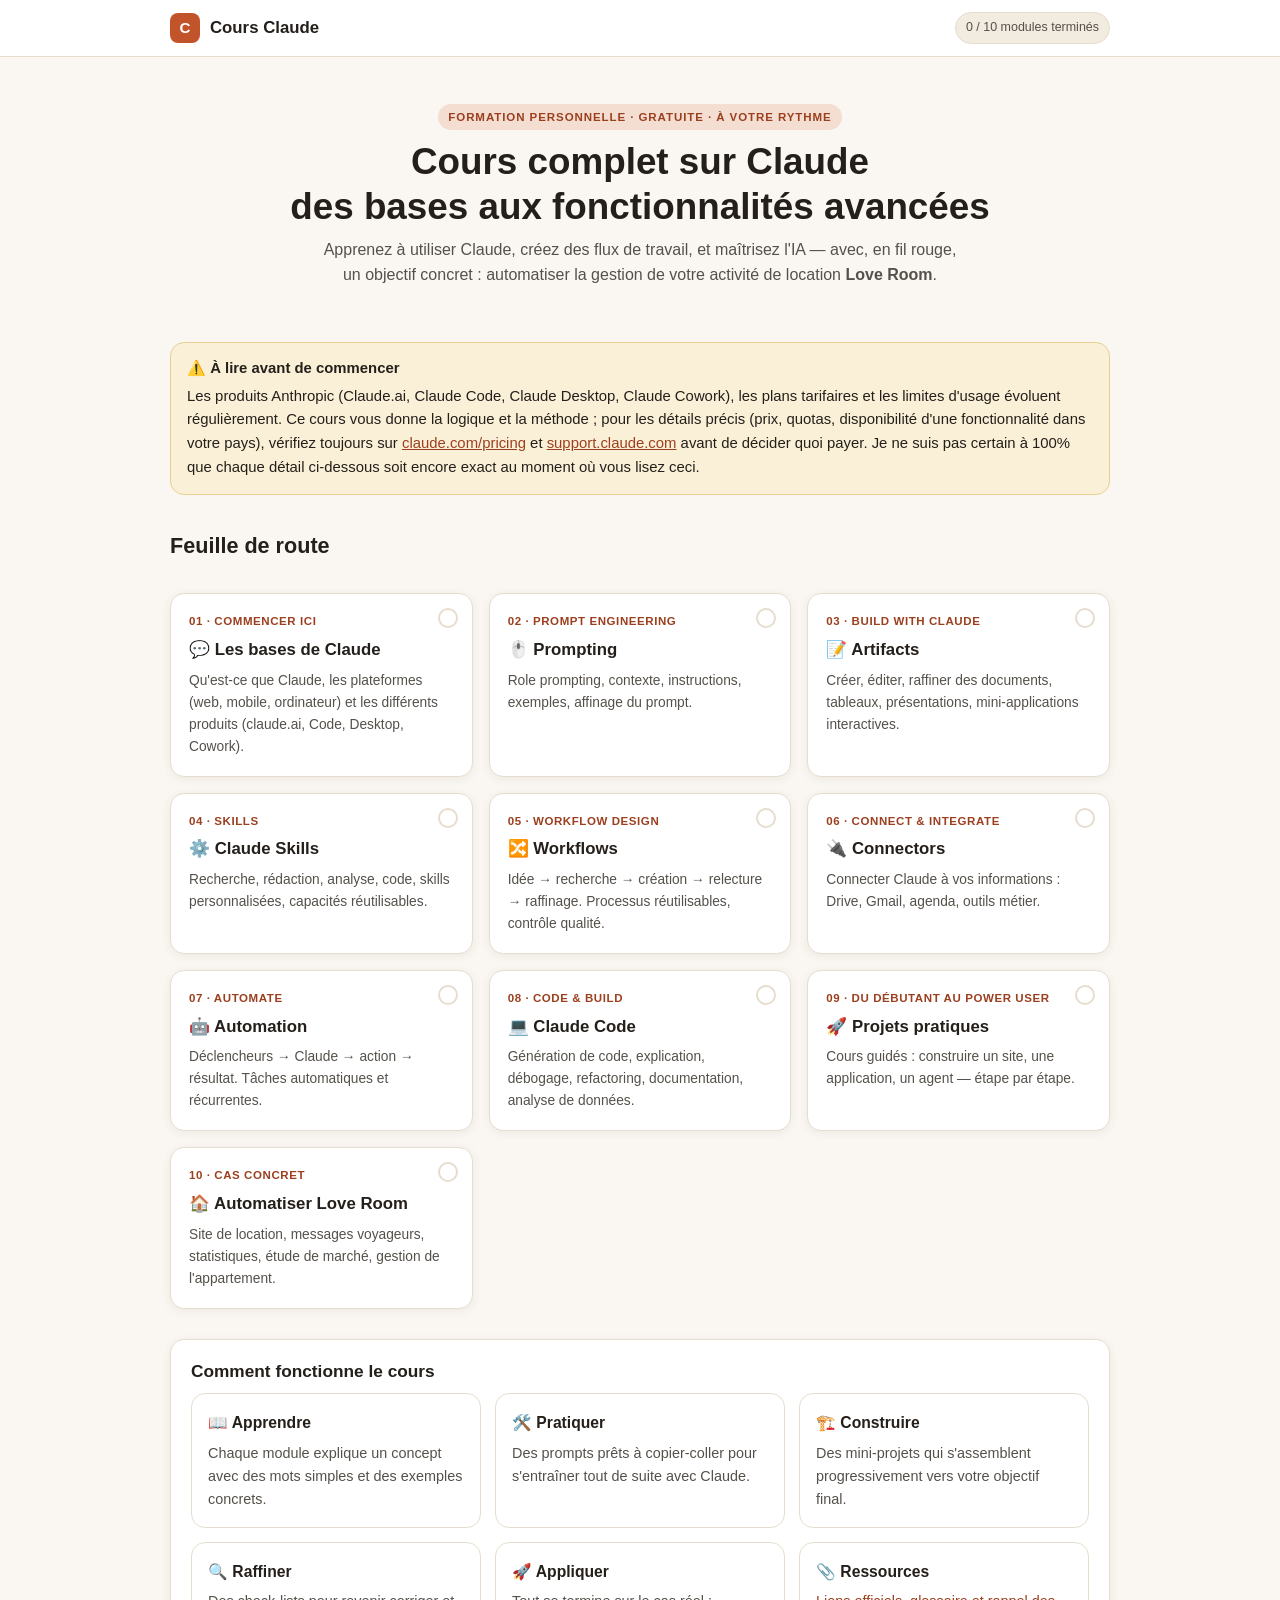
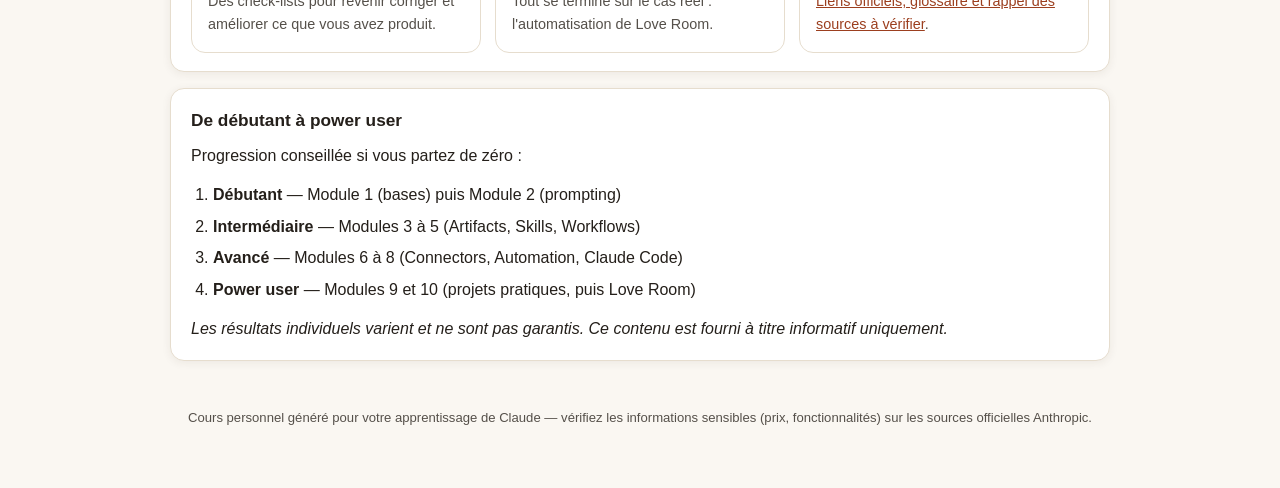
==== index.html @ 26da6be3 "Add full Claude training course app (10 modules + resources) Static HTML/CSS/JS app covering Claude " ====
<!DOCTYPE html>
<html lang="fr">
<head>
<meta charset="UTF-8">
<meta name="viewport" content="width=device-width, initial-scale=1.0">
<title>Cours complet sur Claude — des bases aux fonctionnalités avancées</title>
<link rel="stylesheet" href="assets/css/style.css">
</head>
<body>

<header class="topbar">
  <div class="topbar-inner">
    <a class="brand" href="index.html"><span class="logo">C</span> Cours Claude</a>
    <div class="topnav">
      <span class="progress-pill" data-progress-pill>0 / 10 modules terminés</span>
    </div>
  </div>
</header>

<div class="wrap">
  <section class="hero">
    <span class="eyebrow">Formation personnelle · gratuite · à votre rythme</span>
    <h1>Cours complet sur Claude<br>des bases aux fonctionnalités avancées</h1>
    <p>Apprenez à utiliser Claude, créez des flux de travail, et maîtrisez l'IA — avec, en fil rouge, un objectif concret : automatiser la gestion de votre activité de location <strong>Love Room</strong>.</p>
  </section>

  <div class="callout uncertain">
    <strong>À lire avant de commencer</strong>
    Les produits Anthropic (Claude.ai, Claude Code, Claude Desktop, Claude Cowork), les plans tarifaires et les limites d'usage évoluent régulièrement. Ce cours vous donne la logique et la méthode ; pour les détails précis (prix, quotas, disponibilité d'une fonctionnalité dans votre pays), vérifiez toujours sur <a href="https://claude.com/pricing" target="_blank" rel="noopener">claude.com/pricing</a> et <a href="https://support.claude.com" target="_blank" rel="noopener">support.claude.com</a> avant de décider quoi payer. Je ne suis pas certain à 100% que chaque détail ci-dessous soit encore exact au moment où vous lisez ceci.
  </div>

  <h2 style="border:none;">Feuille de route</h2>
  <div class="roadmap">

    <a class="rcard" data-module="bases" href="01-bases.html">
      <span class="check">✓</span>
      <div class="num">01 · COMMENCER ICI</div>
      <h3>💬 Les bases de Claude</h3>
      <p>Qu'est-ce que Claude, les plateformes (web, mobile, ordinateur) et les différents produits (claude.ai, Code, Desktop, Cowork).</p>
    </a>

    <a class="rcard" data-module="prompting" href="02-prompting.html">
      <span class="check">✓</span>
      <div class="num">02 · PROMPT ENGINEERING</div>
      <h3>🖱️ Prompting</h3>
      <p>Role prompting, contexte, instructions, exemples, affinage du prompt.</p>
    </a>

    <a class="rcard" data-module="artifacts" href="03-artifacts.html">
      <span class="check">✓</span>
      <div class="num">03 · BUILD WITH CLAUDE</div>
      <h3>📝 Artifacts</h3>
      <p>Créer, éditer, raffiner des documents, tableaux, présentations, mini-applications interactives.</p>
    </a>

    <a class="rcard" data-module="skills" href="04-skills.html">
      <span class="check">✓</span>
      <div class="num">04 · SKILLS</div>
      <h3>⚙️ Claude Skills</h3>
      <p>Recherche, rédaction, analyse, code, skills personnalisées, capacités réutilisables.</p>
    </a>

    <a class="rcard" data-module="workflows" href="05-workflows.html">
      <span class="check">✓</span>
      <div class="num">05 · WORKFLOW DESIGN</div>
      <h3>🔀 Workflows</h3>
      <p>Idée → recherche → création → relecture → raffinage. Processus réutilisables, contrôle qualité.</p>
    </a>

    <a class="rcard" data-module="connectors" href="06-connectors.html">
      <span class="check">✓</span>
      <div class="num">06 · CONNECT & INTEGRATE</div>
      <h3>🔌 Connectors</h3>
      <p>Connecter Claude à vos informations : Drive, Gmail, agenda, outils métier.</p>
    </a>

    <a class="rcard" data-module="automation" href="07-automation.html">
      <span class="check">✓</span>
      <div class="num">07 · AUTOMATE</div>
      <h3>🤖 Automation</h3>
      <p>Déclencheurs → Claude → action → résultat. Tâches automatiques et récurrentes.</p>
    </a>

    <a class="rcard" data-module="code" href="08-claude-code.html">
      <span class="check">✓</span>
      <div class="num">08 · CODE & BUILD</div>
      <h3>💻 Claude Code</h3>
      <p>Génération de code, explication, débogage, refactoring, documentation, analyse de données.</p>
    </a>

    <a class="rcard" data-module="pratique" href="09-projets-pratiques.html">
      <span class="check">✓</span>
      <div class="num">09 · DU DÉBUTANT AU POWER USER</div>
      <h3>🚀 Projets pratiques</h3>
      <p>Cours guidés : construire un site, une application, un agent — étape par étape.</p>
    </a>

    <a class="rcard" data-module="loveroom" href="10-business-loveroom.html">
      <span class="check">✓</span>
      <div class="num">10 · CAS CONCRET</div>
      <h3>🏠 Automatiser Love Room</h3>
      <p>Site de location, messages voyageurs, statistiques, étude de marché, gestion de l'appartement.</p>
    </a>

  </div>

  <div class="card">
    <h3 style="margin-top:0;">Comment fonctionne le cours</h3>
    <div class="grid-3">
      <div class="tile"><h4>📖 Apprendre</h4><p>Chaque module explique un concept avec des mots simples et des exemples concrets.</p></div>
      <div class="tile"><h4>🛠️ Pratiquer</h4><p>Des prompts prêts à copier-coller pour s'entraîner tout de suite avec Claude.</p></div>
      <div class="tile"><h4>🏗️ Construire</h4><p>Des mini-projets qui s'assemblent progressivement vers votre objectif final.</p></div>
      <div class="tile"><h4>🔍 Raffiner</h4><p>Des check-lists pour revenir corriger et améliorer ce que vous avez produit.</p></div>
      <div class="tile"><h4>🚀 Appliquer</h4><p>Tout se termine sur le cas réel : l'automatisation de Love Room.</p></div>
      <div class="tile"><h4>📎 Ressources</h4><p><a href="11-ressources.html">Liens officiels, glossaire et rappel des sources à vérifier</a>.</p></div>
    </div>
  </div>

  <div class="card">
    <h3 style="margin-top:0;">De débutant à power user</h3>
    <p>Progression conseillée si vous partez de zéro :</p>
    <ol>
      <li><strong>Débutant</strong> — Module 1 (bases) puis Module 2 (prompting)</li>
      <li><strong>Intermédiaire</strong> — Modules 3 à 5 (Artifacts, Skills, Workflows)</li>
      <li><strong>Avancé</strong> — Modules 6 à 8 (Connectors, Automation, Claude Code)</li>
      <li><strong>Power user</strong> — Modules 9 et 10 (projets pratiques, puis Love Room)</li>
    </ol>
    <p style="margin-bottom:0;"><em>Les résultats individuels varient et ne sont pas garantis. Ce contenu est fourni à titre informatif uniquement.</em></p>
  </div>
</div>

<footer class="sitefoot">
  Cours personnel généré pour votre apprentissage de Claude — vérifiez les informations sensibles (prix, fonctionnalités) sur les sources officielles Anthropic.
</footer>

<script src="assets/js/app.js"></script>
</body>
</html>
---- assets/css/style.css ----
/* ===========================================================
   Cours Complet sur Claude — feuille de style partagée
   =========================================================== */

:root {
  --bg: #faf7f2;
  --bg-alt: #f1ebe0;
  --ink: #241f1a;
  --ink-soft: #55504a;
  --paper: #ffffff;
  --line: #e6ddce;
  --accent: #c2542c;
  --accent-dark: #9c3f1f;
  --accent-soft: #f3ded1;
  --ok: #2f7a4f;
  --ok-soft: #e3f1e7;
  --warn: #b3841a;
  --warn-soft: #faf0d8;
  --info: #2f6a8f;
  --info-soft: #e2eef4;
  --code-bg: #2a2420;
  --code-ink: #f4ead9;
  --radius: 14px;
  --shadow: 0 2px 10px rgba(60, 45, 25, 0.07);
  --max-w: 980px;
}

@media (prefers-color-scheme: dark) {
  :root:not([data-theme="light"]) {
    --bg: #1b1712;
    --bg-alt: #221d17;
    --ink: #f2ece1;
    --ink-soft: #c9bfae;
    --paper: #262019;
    --line: #3a3229;
    --accent: #e2793f;
    --accent-dark: #f0975f;
    --accent-soft: #3a2a1e;
    --ok: #6fbf8e;
    --ok-soft: #1e2e22;
    --warn: #e0b34a;
    --warn-soft: #332a14;
    --info: #7fb8dd;
    --info-soft: #1c2b33;
    --code-bg: #14110d;
    --code-ink: #f4ead9;
    --shadow: 0 2px 14px rgba(0, 0, 0, 0.35);
  }
}

:root[data-theme="dark"] {
  --bg: #1b1712;
  --bg-alt: #221d17;
  --ink: #f2ece1;
  --ink-soft: #c9bfae;
  --paper: #262019;
  --line: #3a3229;
  --accent: #e2793f;
  --accent-dark: #f0975f;
  --accent-soft: #3a2a1e;
  --ok: #6fbf8e;
  --ok-soft: #1e2e22;
  --warn: #e0b34a;
  --warn-soft: #332a14;
  --info: #7fb8dd;
  --info-soft: #1c2b33;
  --code-bg: #14110d;
  --code-ink: #f4ead9;
  --shadow: 0 2px 14px rgba(0, 0, 0, 0.35);
}

* { box-sizing: border-box; }

html { scroll-behavior: smooth; }

body {
  margin: 0;
  background: var(--bg);
  color: var(--ink);
  font-family: "Inter", -apple-system, BlinkMacSystemFont, "Segoe UI", Roboto, Helvetica, Arial, sans-serif;
  line-height: 1.6;
  font-size: 16px;
}

a { color: var(--accent-dark); }
a:hover { color: var(--accent); }

img { max-width: 100%; }

.wrap {
  max-width: var(--max-w);
  margin: 0 auto;
  padding: 0 20px;
}

/* ---------- Top bar ---------- */
.topbar {
  position: sticky;
  top: 0;
  z-index: 50;
  background: var(--paper);
  border-bottom: 1px solid var(--line);
}

.topbar-inner {
  max-width: var(--max-w);
  margin: 0 auto;
  padding: 12px 20px;
  display: flex;
  align-items: center;
  justify-content: space-between;
  gap: 12px;
}

.brand {
  display: flex;
  align-items: center;
  gap: 10px;
  font-weight: 800;
  font-size: 1.05rem;
  text-decoration: none;
  color: var(--ink);
}

.brand .logo {
  width: 30px;
  height: 30px;
  border-radius: 8px;
  background: var(--accent);
  color: #fff;
  display: flex;
  align-items: center;
  justify-content: center;
  font-weight: 900;
  font-size: 0.95rem;
}

.topnav {
  display: flex;
  align-items: center;
  gap: 6px;
}

.progress-pill {
  font-size: 0.78rem;
  color: var(--ink-soft);
  background: var(--bg-alt);
  border: 1px solid var(--line);
  padding: 5px 10px;
  border-radius: 999px;
  white-space: nowrap;
}

/* ---------- Layout: sidebar + content ---------- */
.layout {
  max-width: var(--max-w);
  margin: 0 auto;
  padding: 24px 20px 80px;
  display: grid;
  grid-template-columns: 230px 1fr;
  gap: 32px;
  align-items: start;
}

@media (max-width: 800px) {
  .layout { grid-template-columns: 1fr; }
  .sidebar { position: static; order: 2; }
}

.sidebar {
  position: sticky;
  top: 70px;
  background: var(--paper);
  border: 1px solid var(--line);
  border-radius: var(--radius);
  padding: 14px;
  font-size: 0.88rem;
}

.sidebar h4 {
  margin: 14px 0 6px;
  font-size: 0.72rem;
  letter-spacing: 0.06em;
  text-transform: uppercase;
  color: var(--ink-soft);
}

.sidebar h4:first-child { margin-top: 0; }

.sidebar ul { list-style: none; margin: 0; padding: 0; }

.sidebar li a {
  display: flex;
  align-items: center;
  gap: 8px;
  text-decoration: none;
  color: var(--ink-soft);
  padding: 6px 8px;
  border-radius: 8px;
  font-weight: 600;
}

.sidebar li a:hover { background: var(--bg-alt); color: var(--ink); }

.sidebar li a.active {
  background: var(--accent-soft);
  color: var(--accent-dark);
}

.sidebar li a .dot {
  width: 7px; height: 7px; border-radius: 50%;
  background: var(--line);
  flex: none;
}

.sidebar li a.done .dot { background: var(--ok); }

/* ---------- Content ---------- */
.content { min-width: 0; }

.eyebrow {
  display: inline-block;
  font-size: 0.72rem;
  font-weight: 800;
  letter-spacing: 0.08em;
  text-transform: uppercase;
  color: var(--accent-dark);
  background: var(--accent-soft);
  padding: 4px 10px;
  border-radius: 999px;
  margin-bottom: 10px;
}

h1 { font-size: 1.9rem; margin: 0 0 8px; line-height: 1.2; }
h2 { font-size: 1.35rem; margin: 34px 0 10px; padding-top: 6px; border-top: 1px solid var(--line); }
h2:first-of-type { border-top: none; padding-top: 0; }
h3 { font-size: 1.08rem; margin: 22px 0 8px; }

.lede { font-size: 1.05rem; color: var(--ink-soft); margin: 0 0 20px; }

p { margin: 0 0 14px; }
ul, ol { margin: 0 0 14px; padding-left: 22px; }
li { margin-bottom: 6px; }

.card {
  background: var(--paper);
  border: 1px solid var(--line);
  border-radius: var(--radius);
  padding: 18px 20px;
  margin: 16px 0;
  box-shadow: var(--shadow);
}

.grid-2 { display: grid; grid-template-columns: 1fr 1fr; gap: 14px; }
.grid-3 { display: grid; grid-template-columns: repeat(3, 1fr); gap: 14px; }
@media (max-width: 700px) { .grid-2, .grid-3 { grid-template-columns: 1fr; } }

.tile {
  background: var(--paper);
  border: 1px solid var(--line);
  border-radius: var(--radius);
  padding: 16px;
}
.tile h4 { margin: 0 0 6px; font-size: 0.98rem; }
.tile p { margin: 0; font-size: 0.9rem; color: var(--ink-soft); }

/* callouts */
.callout {
  border-radius: var(--radius);
  padding: 14px 16px;
  margin: 16px 0;
  border: 1px solid var(--line);
  font-size: 0.93rem;
}
.callout strong { display: block; margin-bottom: 4px; }
.callout.warn { background: var(--warn-soft); border-color: #e6cf8f; color: var(--ink); }
.callout.info { background: var(--info-soft); border-color: #a9cfe3; color: var(--ink); }
.callout.ok { background: var(--ok-soft); border-color: #a8d6b8; color: var(--ink); }
.callout.uncertain { background: var(--warn-soft); border-color: #e6cf8f; }
.callout.uncertain strong::before { content: "⚠️ "; }

/* tables */
table {
  width: 100%;
  border-collapse: collapse;
  margin: 16px 0;
  font-size: 0.9rem;
  background: var(--paper);
  border: 1px solid var(--line);
  border-radius: var(--radius);
  overflow: hidden;
}
th, td {
  text-align: left;
  padding: 10px 12px;
  border-bottom: 1px solid var(--line);
  vertical-align: top;
}
th { background: var(--bg-alt); font-size: 0.78rem; text-transform: uppercase; letter-spacing: 0.04em; color: var(--ink-soft); }
tr:last-child td { border-bottom: none; }

/* badges */
.badge {
  display: inline-block;
  font-size: 0.72rem;
  font-weight: 700;
  padding: 2px 8px;
  border-radius: 999px;
  margin: 0 4px 4px 0;
}
.badge.free { background: var(--ok-soft); color: var(--ok); }
.badge.pro { background: var(--accent-soft); color: var(--accent-dark); }
.badge.api { background: var(--info-soft); color: var(--info); }
.badge.maybe { background: var(--warn-soft); color: var(--warn); }

/* checklist */
.checklist { list-style: none; padding: 0; margin: 14px 0; }
.checklist li {
  display: flex;
  gap: 10px;
  align-items: flex-start;
  padding: 8px 0;
  border-bottom: 1px dashed var(--line);
}
.checklist li:last-child { border-bottom: none; }
.checklist input[type="checkbox"] { margin-top: 4px; flex: none; width: 16px; height: 16px; accent-color: var(--accent); }
.checklist label { cursor: pointer; }

/* code */
pre {
  background: var(--code-bg);
  color: var(--code-ink);
  padding: 14px 16px;
  border-radius: 10px;
  overflow-x: auto;
  font-size: 0.85rem;
  margin: 14px 0;
}
code {
  font-family: "SF Mono", "Fira Code", Menlo, Consolas, monospace;
  font-size: 0.88em;
}
:not(pre) > code {
  background: var(--bg-alt);
  padding: 1px 6px;
  border-radius: 5px;
}

/* prompt box */
.promptbox {
  background: var(--bg-alt);
  border: 1px dashed var(--line);
  border-left: 3px solid var(--accent);
  border-radius: 10px;
  padding: 12px 14px;
  margin: 12px 0;
  font-size: 0.9rem;
}
.promptbox .label {
  font-size: 0.7rem;
  text-transform: uppercase;
  letter-spacing: 0.06em;
  color: var(--accent-dark);
  font-weight: 800;
  margin-bottom: 4px;
  display: block;
}

/* step flow */
.steps { counter-reset: step; list-style: none; padding: 0; margin: 16px 0; }
.steps li {
  counter-increment: step;
  position: relative;
  padding-left: 42px;
  margin-bottom: 16px;
}
.steps li::before {
  content: counter(step);
  position: absolute;
  left: 0; top: 0;
  width: 28px; height: 28px;
  border-radius: 50%;
  background: var(--accent);
  color: #fff;
  font-weight: 800;
  font-size: 0.85rem;
  display: flex;
  align-items: center;
  justify-content: center;
}
.steps h4 { margin: 0 0 4px; }

/* pager */
.pager {
  display: flex;
  justify-content: space-between;
  gap: 12px;
  margin-top: 40px;
  padding-top: 20px;
  border-top: 1px solid var(--line);
}
.pager a {
  flex: 1;
  text-decoration: none;
  background: var(--paper);
  border: 1px solid var(--line);
  border-radius: var(--radius);
  padding: 12px 16px;
  color: var(--ink);
}
.pager a.next { text-align: right; }
.pager .pager-label { display: block; font-size: 0.72rem; color: var(--ink-soft); text-transform: uppercase; letter-spacing: 0.05em; }
.pager a:hover { border-color: var(--accent); }

/* home hero + roadmap */
.hero {
  padding: 46px 0 20px;
  text-align: center;
}
.hero h1 { font-size: 2.3rem; }
.hero p { max-width: 640px; margin: 0 auto 18px; color: var(--ink-soft); }

.roadmap {
  display: grid;
  grid-template-columns: repeat(3, 1fr);
  gap: 16px;
  margin: 30px 0;
}
@media (max-width: 760px) { .roadmap { grid-template-columns: 1fr 1fr; } }
@media (max-width: 480px) { .roadmap { grid-template-columns: 1fr; } }

.rcard {
  display: block;
  text-decoration: none;
  color: var(--ink);
  background: var(--paper);
  border: 1px solid var(--line);
  border-radius: var(--radius);
  padding: 18px;
  box-shadow: var(--shadow);
  transition: transform .12s ease, border-color .12s ease;
  position: relative;
}
.rcard:hover { transform: translateY(-2px); border-color: var(--accent); }
.rcard .num {
  font-size: 0.72rem;
  font-weight: 800;
  color: var(--accent-dark);
  margin-bottom: 6px;
  letter-spacing: 0.05em;
}
.rcard h3 { margin: 0 0 6px; font-size: 1.05rem; }
.rcard p { margin: 0; font-size: 0.86rem; color: var(--ink-soft); }
.rcard .check {
  position: absolute;
  top: 14px; right: 14px;
  width: 20px; height: 20px;
  border-radius: 50%;
  border: 2px solid var(--line);
  display: flex; align-items: center; justify-content: center;
  font-size: 0.7rem;
  color: transparent;
}
.rcard.done .check { background: var(--ok); border-color: var(--ok); color: #fff; }

footer.sitefoot {
  text-align: center;
  padding: 30px 20px 60px;
  color: var(--ink-soft);
  font-size: 0.82rem;
}

.tag-row { margin: 10px 0 20px; }

.kbd {
  font-family: monospace;
  background: var(--bg-alt);
  border: 1px solid var(--line);
  border-bottom-width: 2px;
  padding: 1px 6px;
  border-radius: 5px;
  font-size: 0.85em;
}
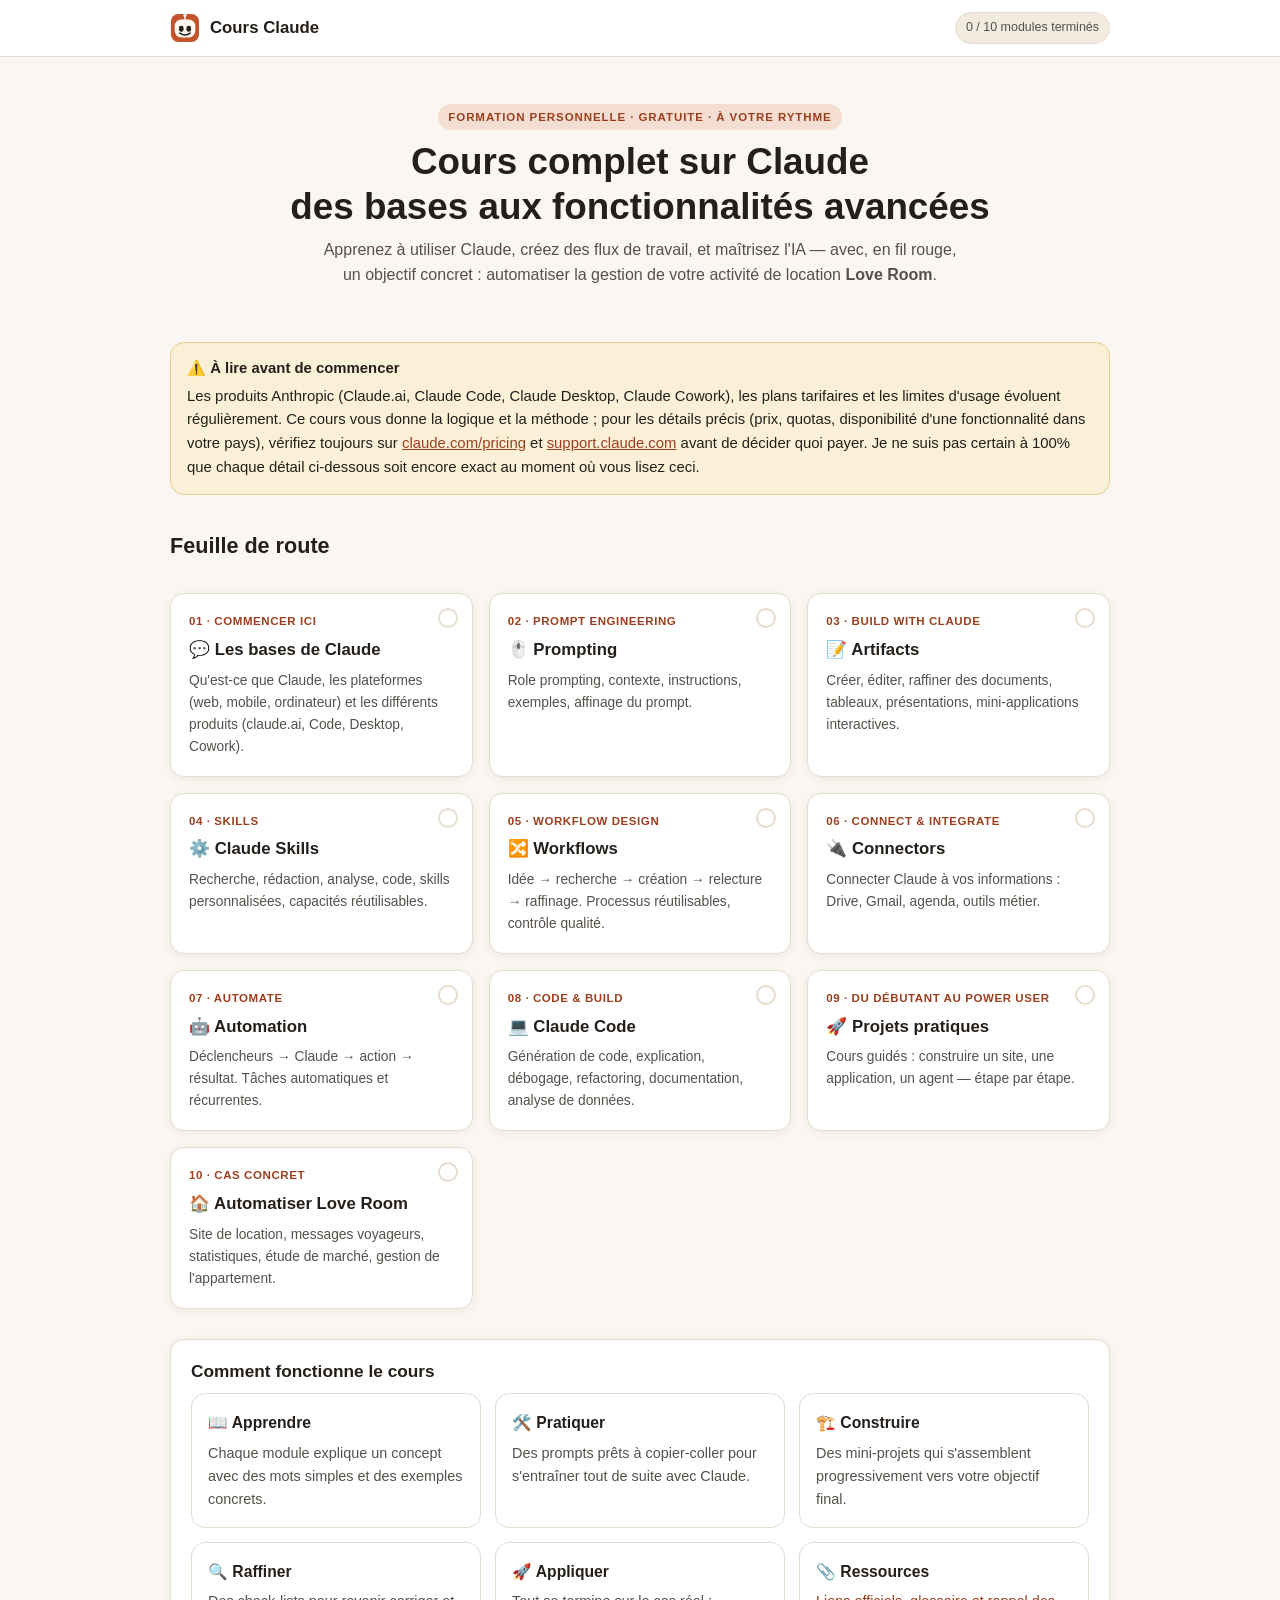
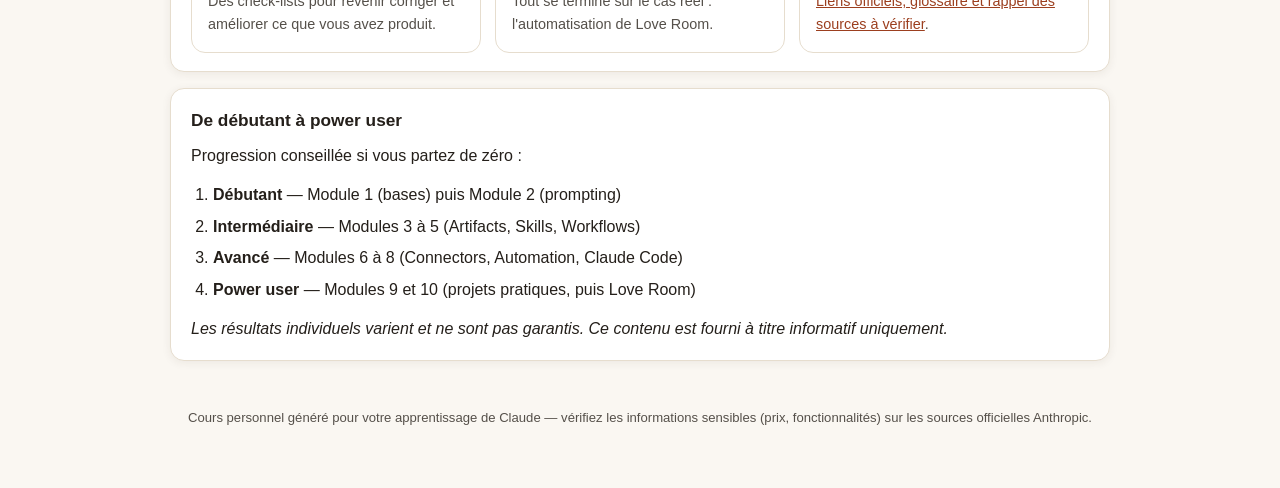
==== commit 61d1c503: "Add an original mascot logo and wire it as header logo + favicon Small hand-drawn SVG robot mascot i" ====
--- a/index.html
+++ b/index.html
@@ -4,13 +4,14 @@
 <meta charset="UTF-8">
 <meta name="viewport" content="width=device-width, initial-scale=1.0">
 <title>Cours complet sur Claude — des bases aux fonctionnalités avancées</title>
+<link rel="icon" href="assets/img/logo.svg" type="image/svg+xml">
 <link rel="stylesheet" href="assets/css/style.css">
 </head>
 <body>
 
 <header class="topbar">
   <div class="topbar-inner">
-    <a class="brand" href="index.html"><span class="logo">C</span> Cours Claude</a>
+    <a class="brand" href="index.html"><img src="assets/img/logo.svg" class="logo" alt="Logo du cours"> Cours Claude</a>
     <div class="topnav">
       <span class="progress-pill" data-progress-pill>0 / 10 modules terminés</span>
     </div>
--- a/assets/css/style.css
+++ b/assets/css/style.css
@@ -73,6 +73,8 @@
 
 html { scroll-behavior: smooth; }
 
+html, body { overflow-x: hidden; }
+
 body {
   margin: 0;
   background: var(--bg);
@@ -120,19 +122,18 @@
   font-size: 1.05rem;
   text-decoration: none;
   color: var(--ink);
+  min-width: 0;
+  flex-shrink: 1;
+  white-space: nowrap;
+  overflow: hidden;
+  text-overflow: ellipsis;
 }
 
 .brand .logo {
   width: 30px;
   height: 30px;
-  border-radius: 8px;
-  background: var(--accent);
-  color: #fff;
-  display: flex;
-  align-items: center;
-  justify-content: center;
-  font-weight: 900;
-  font-size: 0.95rem;
+  flex: none;
+  display: block;
 }
 
 .topnav {
@@ -149,6 +150,16 @@
   padding: 5px 10px;
   border-radius: 999px;
   white-space: nowrap;
+  min-width: 0;
+  flex-shrink: 1;
+  overflow: hidden;
+  text-overflow: ellipsis;
+}
+
+@media (max-width: 480px) {
+  .progress-pill { font-size: 0.68rem; padding: 4px 8px; }
+  .brand { font-size: 0.92rem; gap: 6px; }
+  .brand .logo { width: 26px; height: 26px; }
 }
 
 /* ---------- Layout: sidebar + content ---------- */
@@ -175,6 +186,7 @@
   border-radius: var(--radius);
   padding: 14px;
   font-size: 0.88rem;
+  min-width: 0;
 }
 
 .sidebar h4 {
@@ -295,9 +307,17 @@
   padding: 10px 12px;
   border-bottom: 1px solid var(--line);
   vertical-align: top;
+  overflow-wrap: break-word;
+  word-break: break-word;
 }
 th { background: var(--bg-alt); font-size: 0.78rem; text-transform: uppercase; letter-spacing: 0.04em; color: var(--ink-soft); }
 tr:last-child td { border-bottom: none; }
+
+@media (max-width: 700px) {
+  table { table-layout: fixed; }
+  table, th, td { font-size: 0.82rem; }
+  th, td { padding: 8px; }
+}
 
 /* badges */
 .badge {
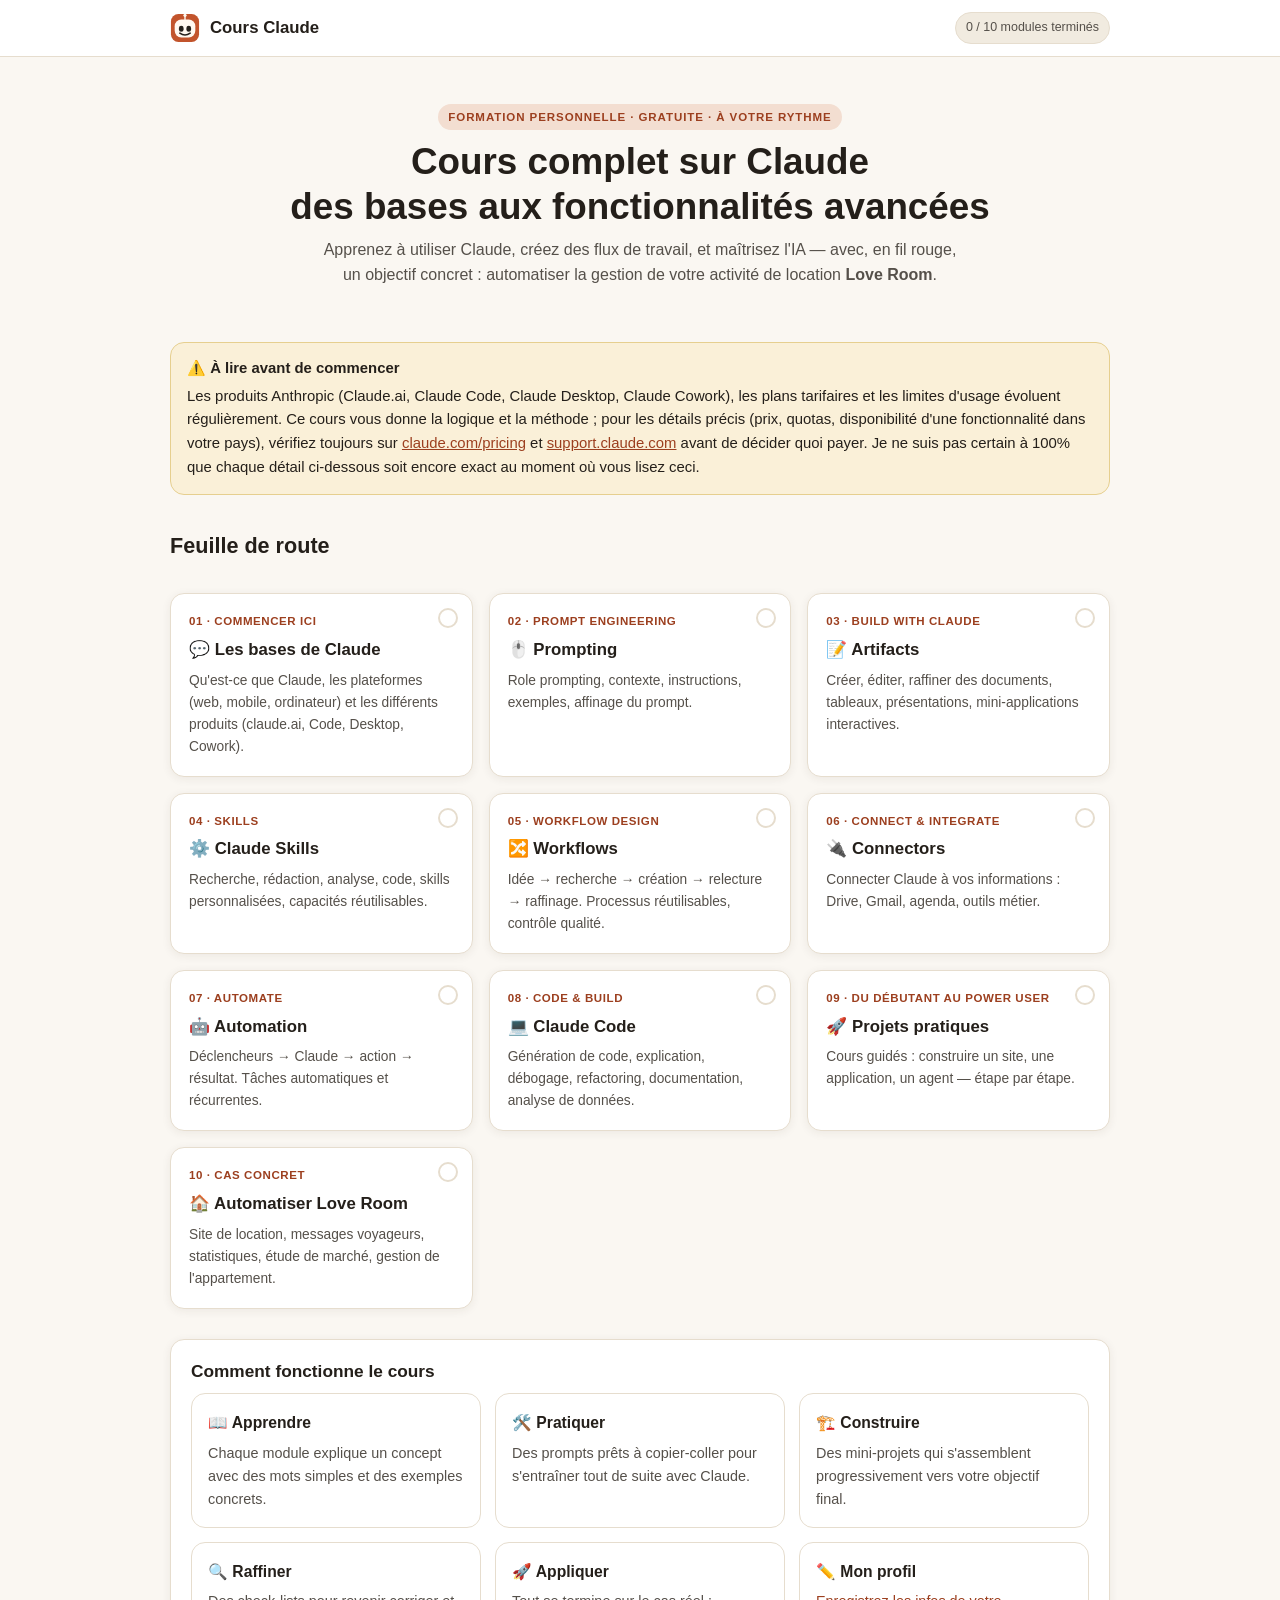
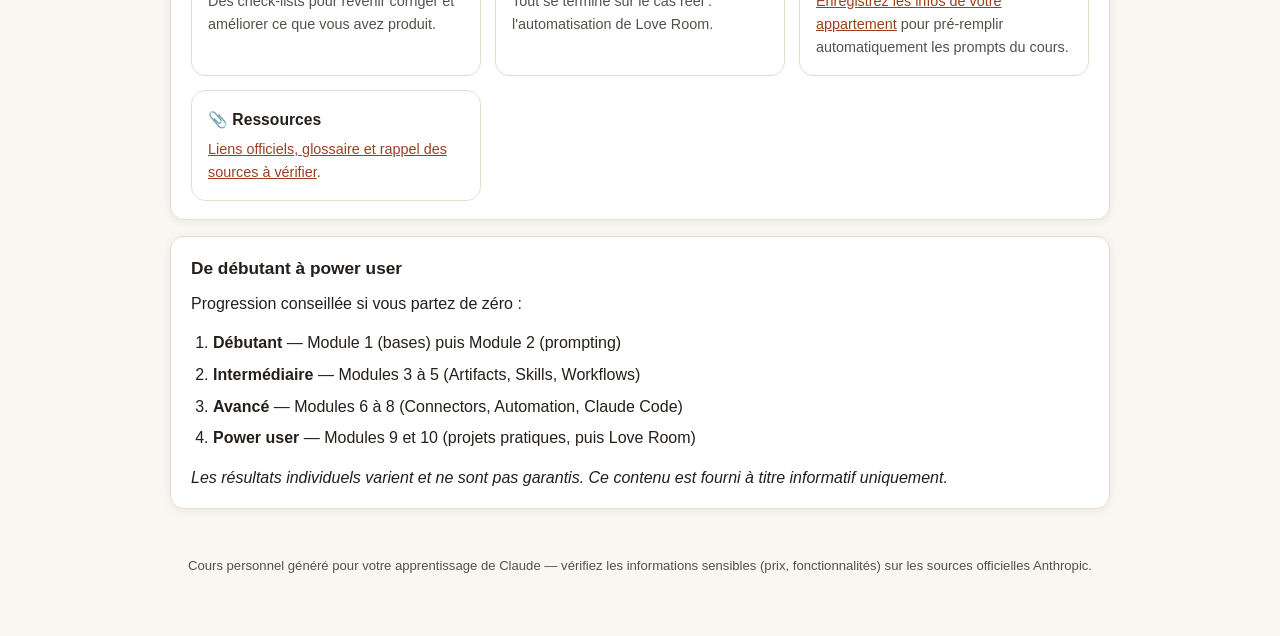
==== commit d3fe4ba5: "Add apartment profile personalization and per-module quizzes - New profil.html: a one-time form (nam" ====
--- a/index.html
+++ b/index.html
@@ -4,7 +4,11 @@
 <meta charset="UTF-8">
 <meta name="viewport" content="width=device-width, initial-scale=1.0">
 <title>Cours complet sur Claude — des bases aux fonctionnalités avancées</title>
-<link rel="icon" href="assets/img/logo.svg" type="image/svg+xml">
+<link rel="icon" href="assets/img/favicon.png?v=2" type="image/png">
+<link rel="icon" href="assets/img/logo.svg?v=2" type="image/svg+xml">
+<link rel="apple-touch-icon" href="assets/img/apple-touch-icon.png?v=2">
+<link rel="manifest" href="manifest.json?v=2">
+<meta name="theme-color" content="#c2542c">
 <link rel="stylesheet" href="assets/css/style.css">
 </head>
 <body>
@@ -113,6 +117,7 @@
       <div class="tile"><h4>🏗️ Construire</h4><p>Des mini-projets qui s'assemblent progressivement vers votre objectif final.</p></div>
       <div class="tile"><h4>🔍 Raffiner</h4><p>Des check-lists pour revenir corriger et améliorer ce que vous avez produit.</p></div>
       <div class="tile"><h4>🚀 Appliquer</h4><p>Tout se termine sur le cas réel : l'automatisation de Love Room.</p></div>
+      <div class="tile"><h4>✏️ Mon profil</h4><p><a href="profil.html">Enregistrez les infos de votre appartement</a> pour pré-remplir automatiquement les prompts du cours.</p></div>
       <div class="tile"><h4>📎 Ressources</h4><p><a href="11-ressources.html">Liens officiels, glossaire et rappel des sources à vérifier</a>.</p></div>
     </div>
   </div>
--- a/assets/css/style.css
+++ b/assets/css/style.css
@@ -250,6 +250,31 @@
 
 .lede { font-size: 1.05rem; color: var(--ink-soft); margin: 0 0 20px; }
 
+.modinfo {
+  display: flex;
+  flex-wrap: wrap;
+  gap: 10px;
+  margin: 0 0 24px;
+}
+.modinfo-item {
+  flex: 1 1 220px;
+  background: var(--info-soft);
+  border: 1px solid #a9cfe3;
+  border-radius: 10px;
+  padding: 9px 13px;
+  font-size: 0.86rem;
+  color: var(--ink);
+}
+.modinfo-label {
+  display: block;
+  font-size: 0.68rem;
+  text-transform: uppercase;
+  letter-spacing: 0.04em;
+  color: var(--info);
+  font-weight: 800;
+  margin-bottom: 2px;
+}
+
 p { margin: 0 0 14px; }
 ul, ol { margin: 0 0 14px; padding-left: 22px; }
 li { margin-bottom: 6px; }
@@ -492,6 +517,72 @@
 
 .tag-row { margin: 10px 0 20px; }
 
+/* profil personnalisé */
+.promptbox .filled {
+  background: var(--accent-soft);
+  color: var(--accent-dark);
+  padding: 0 4px;
+  border-radius: 4px;
+  font-weight: 700;
+}
+
+.profile-form { display: grid; gap: 14px; margin: 20px 0; }
+.profile-field { display: flex; flex-direction: column; gap: 5px; }
+.profile-field label { font-size: 0.82rem; font-weight: 700; color: var(--ink-soft); }
+.profile-field input, .profile-field textarea {
+  font: inherit;
+  font-size: 0.94rem;
+  padding: 9px 11px;
+  border: 1px solid var(--line);
+  border-radius: 8px;
+  background: var(--paper);
+  color: var(--ink);
+}
+.profile-field textarea { resize: vertical; min-height: 64px; }
+.profile-actions { display: flex; gap: 10px; margin-top: 4px; flex-wrap: wrap; }
+.btn {
+  font: inherit;
+  font-weight: 700;
+  font-size: 0.9rem;
+  padding: 10px 18px;
+  border-radius: 10px;
+  border: 1px solid var(--line);
+  background: var(--paper);
+  color: var(--ink);
+  cursor: pointer;
+}
+.btn.primary { background: var(--accent); border-color: var(--accent); color: #fff; }
+.btn.primary:hover { background: var(--accent-dark); }
+.btn:hover { border-color: var(--accent); }
+.profile-status { font-size: 0.85rem; color: var(--ok); font-weight: 700; min-height: 1.2em; }
+
+/* quiz */
+.quiz { margin: 18px 0; }
+.quiz-q {
+  background: var(--paper);
+  border: 1px solid var(--line);
+  border-radius: var(--radius);
+  padding: 14px 16px;
+  margin-bottom: 14px;
+}
+.quiz-question { font-weight: 700; margin: 0 0 10px; }
+.quiz-options { display: flex; flex-wrap: wrap; gap: 8px; }
+.quiz-opt {
+  font: inherit;
+  background: var(--bg-alt);
+  border: 1px solid var(--line);
+  border-radius: 8px;
+  padding: 8px 14px;
+  font-size: 0.88rem;
+  cursor: pointer;
+  color: var(--ink);
+}
+.quiz-opt:hover { border-color: var(--accent); }
+.quiz-opt.correct { background: var(--ok-soft); border-color: #a8d6b8; color: var(--ok); font-weight: 700; }
+.quiz-opt.incorrect { background: #fbe4e0; border-color: #e3a89c; color: #b3402a; font-weight: 700; }
+.quiz-feedback { margin: 10px 0 0; font-size: 0.86rem; color: var(--ink-soft); display: none; }
+.quiz-feedback.show { display: block; }
+
 .kbd {
   font-family: monospace;
   background: var(--bg-alt);
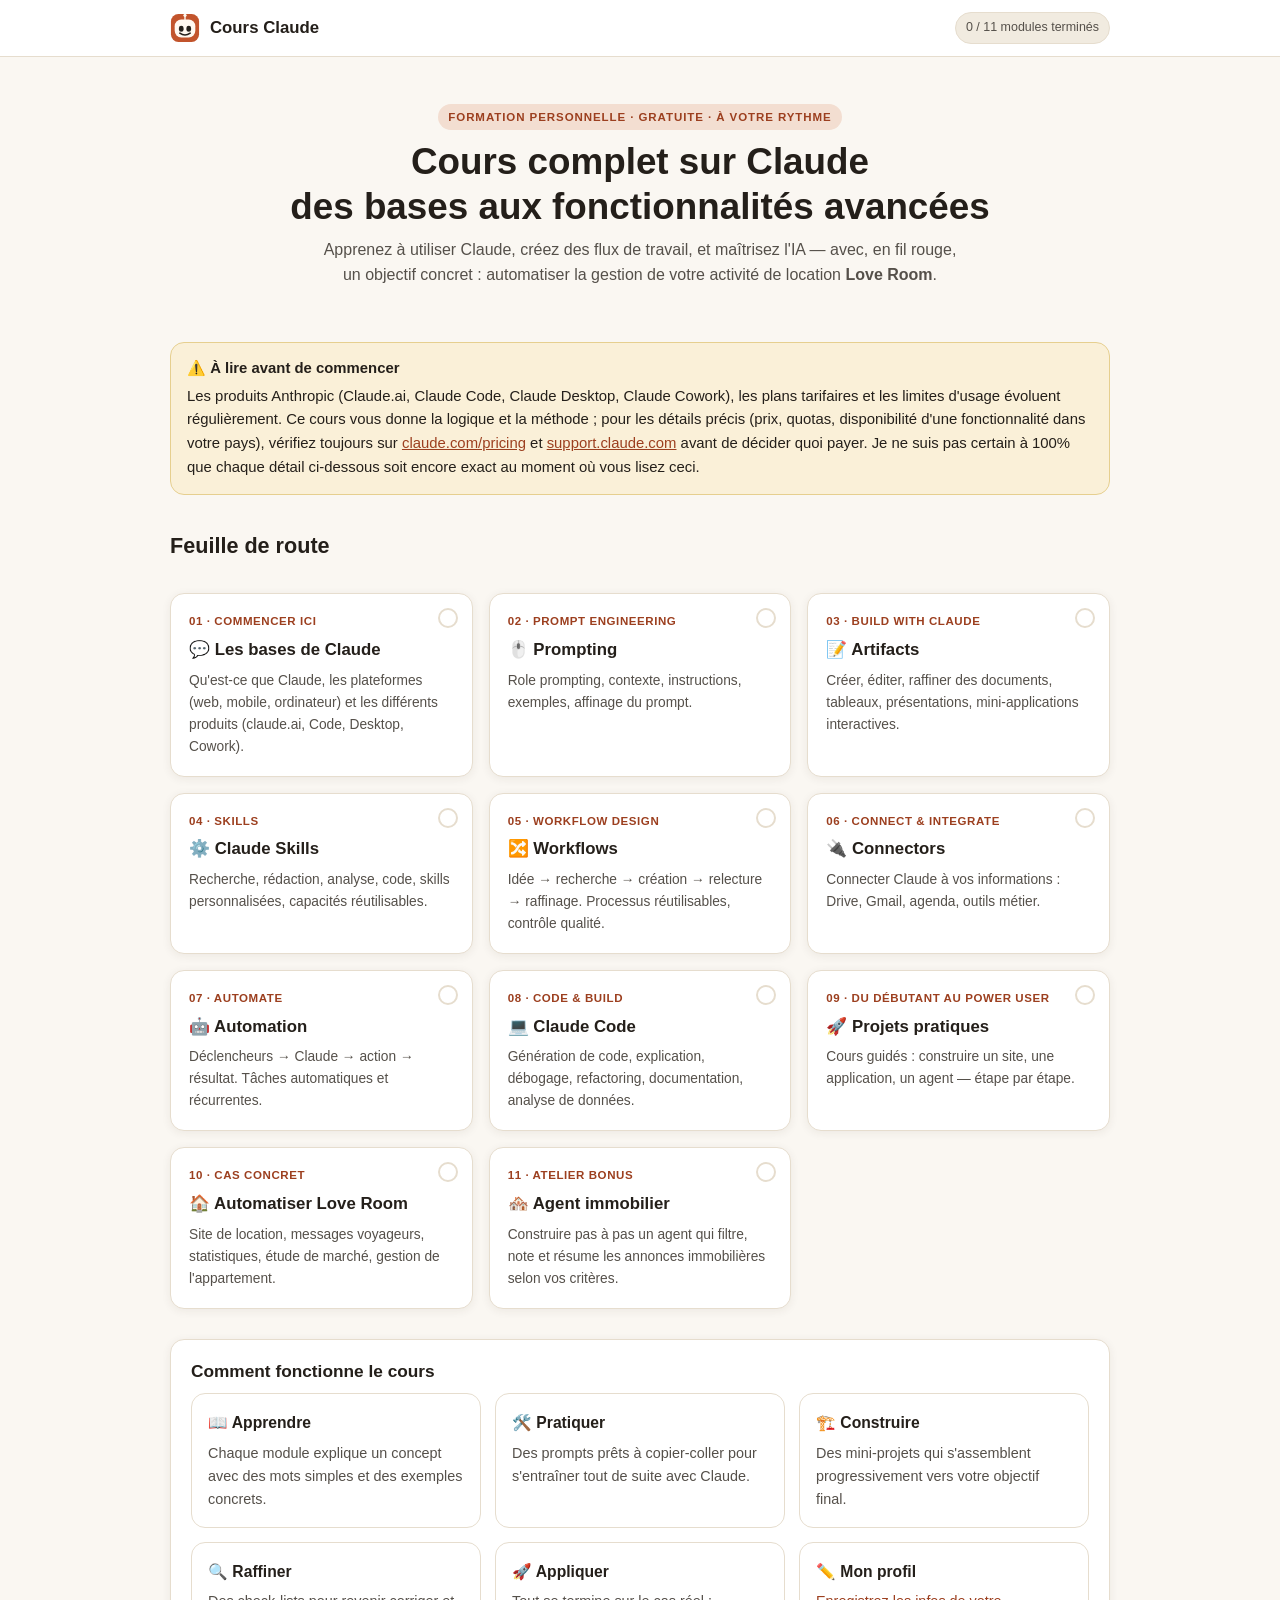
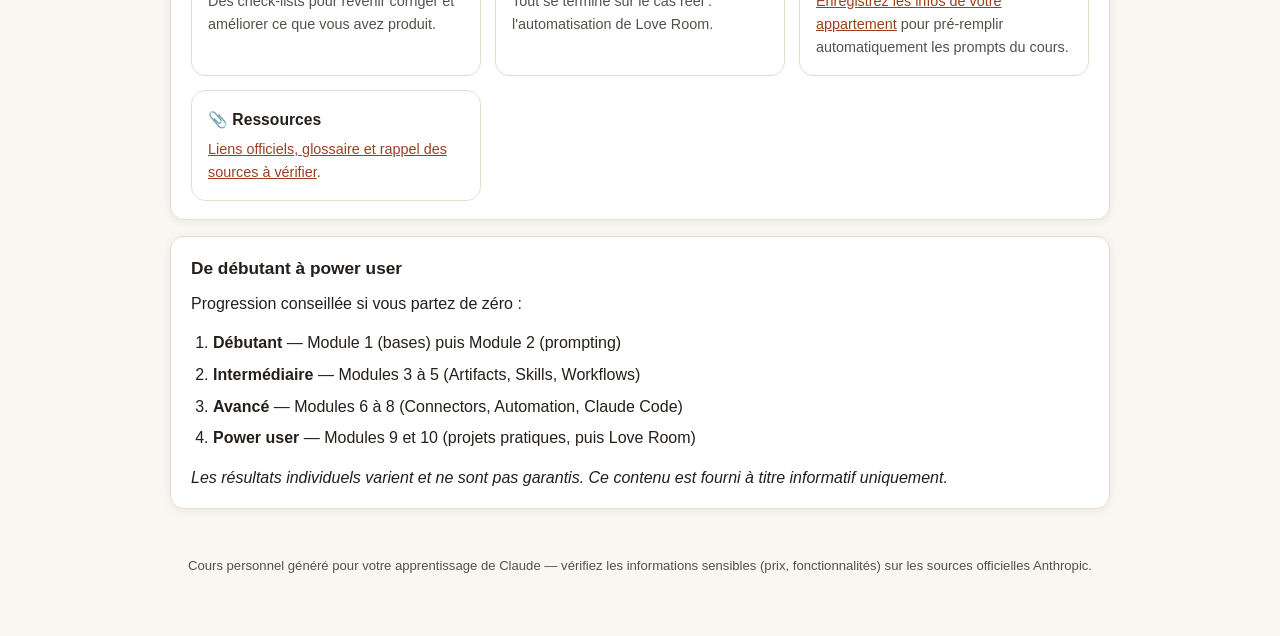
==== commit db391bda: "Add bonus workshop: building a real-estate search agent New 12-agent-immobilier.html walks through t" ====
--- a/index.html
+++ b/index.html
@@ -17,7 +17,7 @@
   <div class="topbar-inner">
     <a class="brand" href="index.html"><img src="assets/img/logo.svg" class="logo" alt="Logo du cours"> Cours Claude</a>
     <div class="topnav">
-      <span class="progress-pill" data-progress-pill>0 / 10 modules terminés</span>
+      <span class="progress-pill" data-progress-pill>0 / 11 modules terminés</span>
     </div>
   </div>
 </header>
@@ -107,6 +107,13 @@
       <p>Site de location, messages voyageurs, statistiques, étude de marché, gestion de l'appartement.</p>
     </a>
 
+    <a class="rcard" data-module="immobilier" href="12-agent-immobilier.html">
+      <span class="check">✓</span>
+      <div class="num">11 · ATELIER BONUS</div>
+      <h3>🏘️ Agent immobilier</h3>
+      <p>Construire pas à pas un agent qui filtre, note et résume les annonces immobilières selon vos critères.</p>
+    </a>
+
   </div>
 
   <div class="card">
--- a/assets/css/style.css
+++ b/assets/css/style.css
@@ -413,13 +413,13 @@
 
 /* step flow */
 .steps { counter-reset: step; list-style: none; padding: 0; margin: 16px 0; }
-.steps li {
+.steps > li {
   counter-increment: step;
   position: relative;
   padding-left: 42px;
   margin-bottom: 16px;
 }
-.steps li::before {
+.steps > li::before {
   content: counter(step);
   position: absolute;
   left: 0; top: 0;
@@ -434,6 +434,12 @@
   justify-content: center;
 }
 .steps h4 { margin: 0 0 4px; }
+.steps > li > ul {
+  list-style: disc;
+  padding-left: 20px;
+  margin: 8px 0 0;
+}
+.steps > li > ul li { margin-bottom: 6px; }
 
 /* pager */
 .pager {
